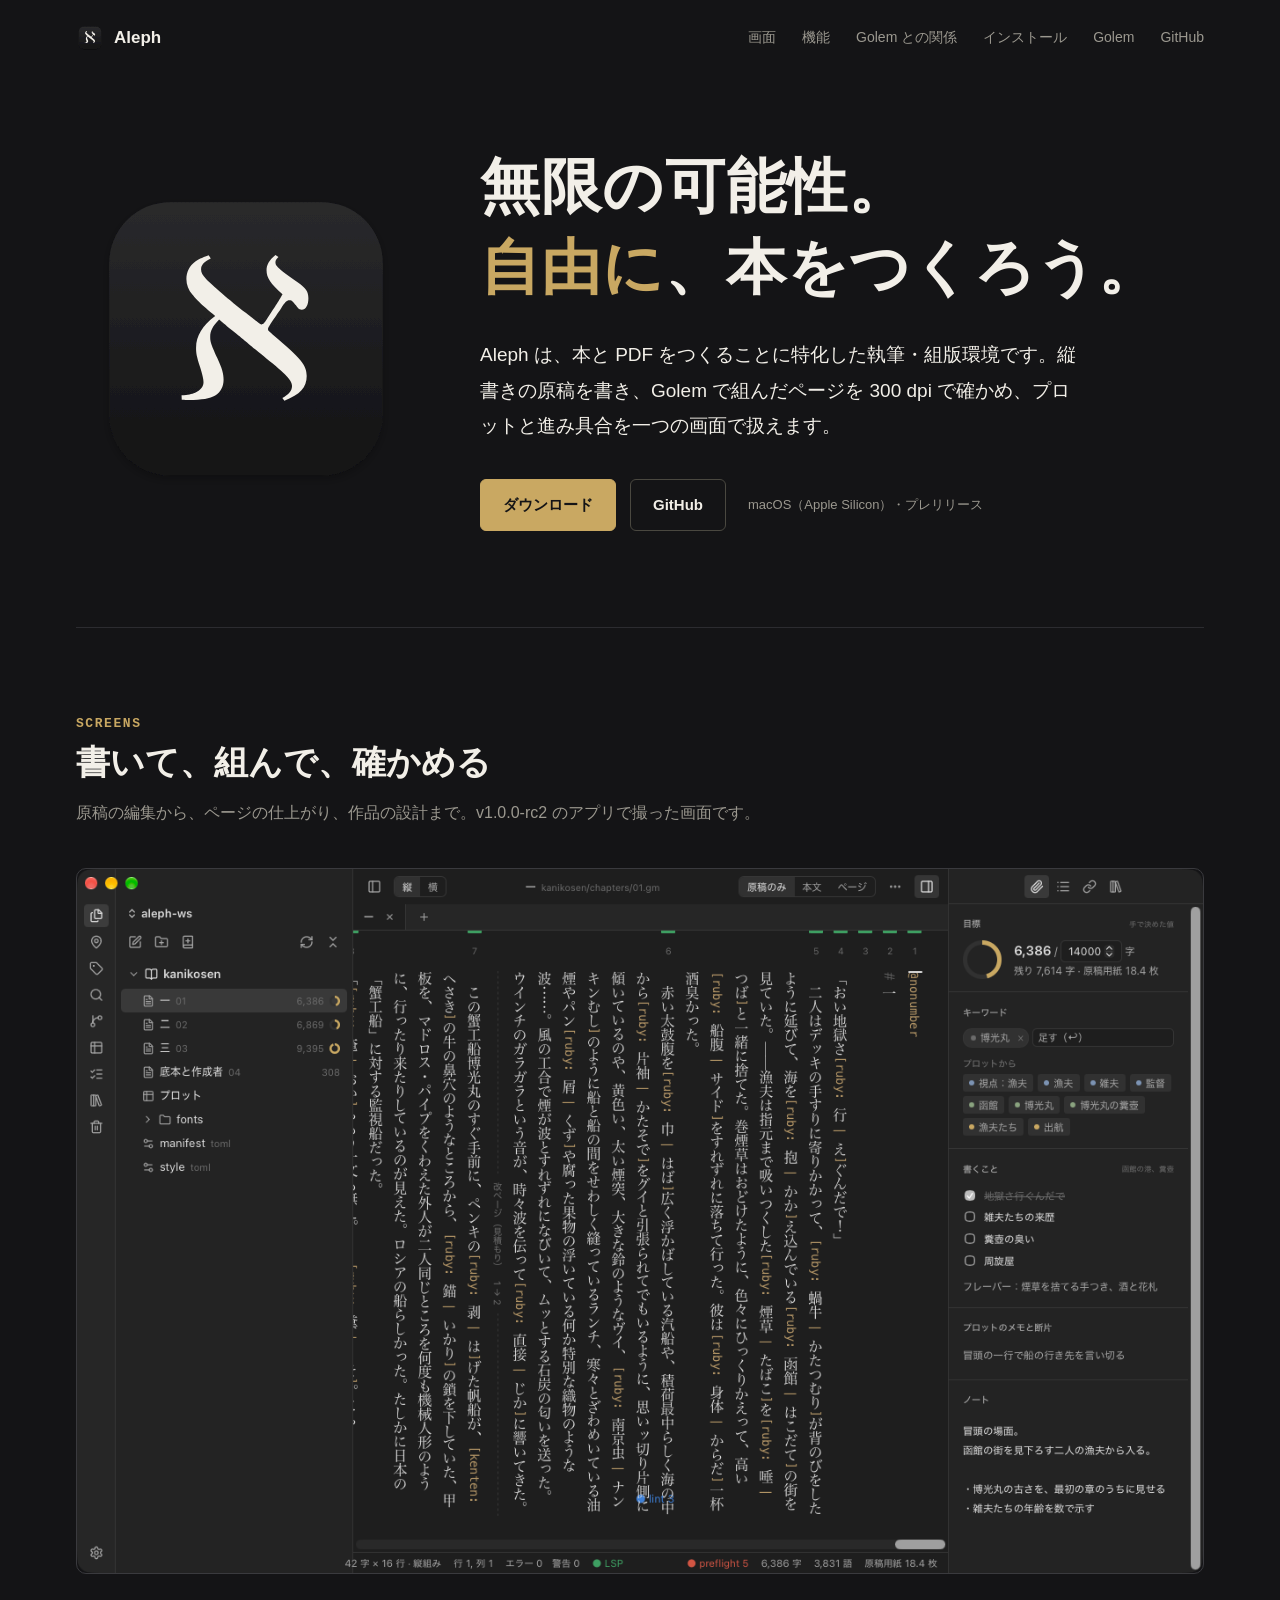
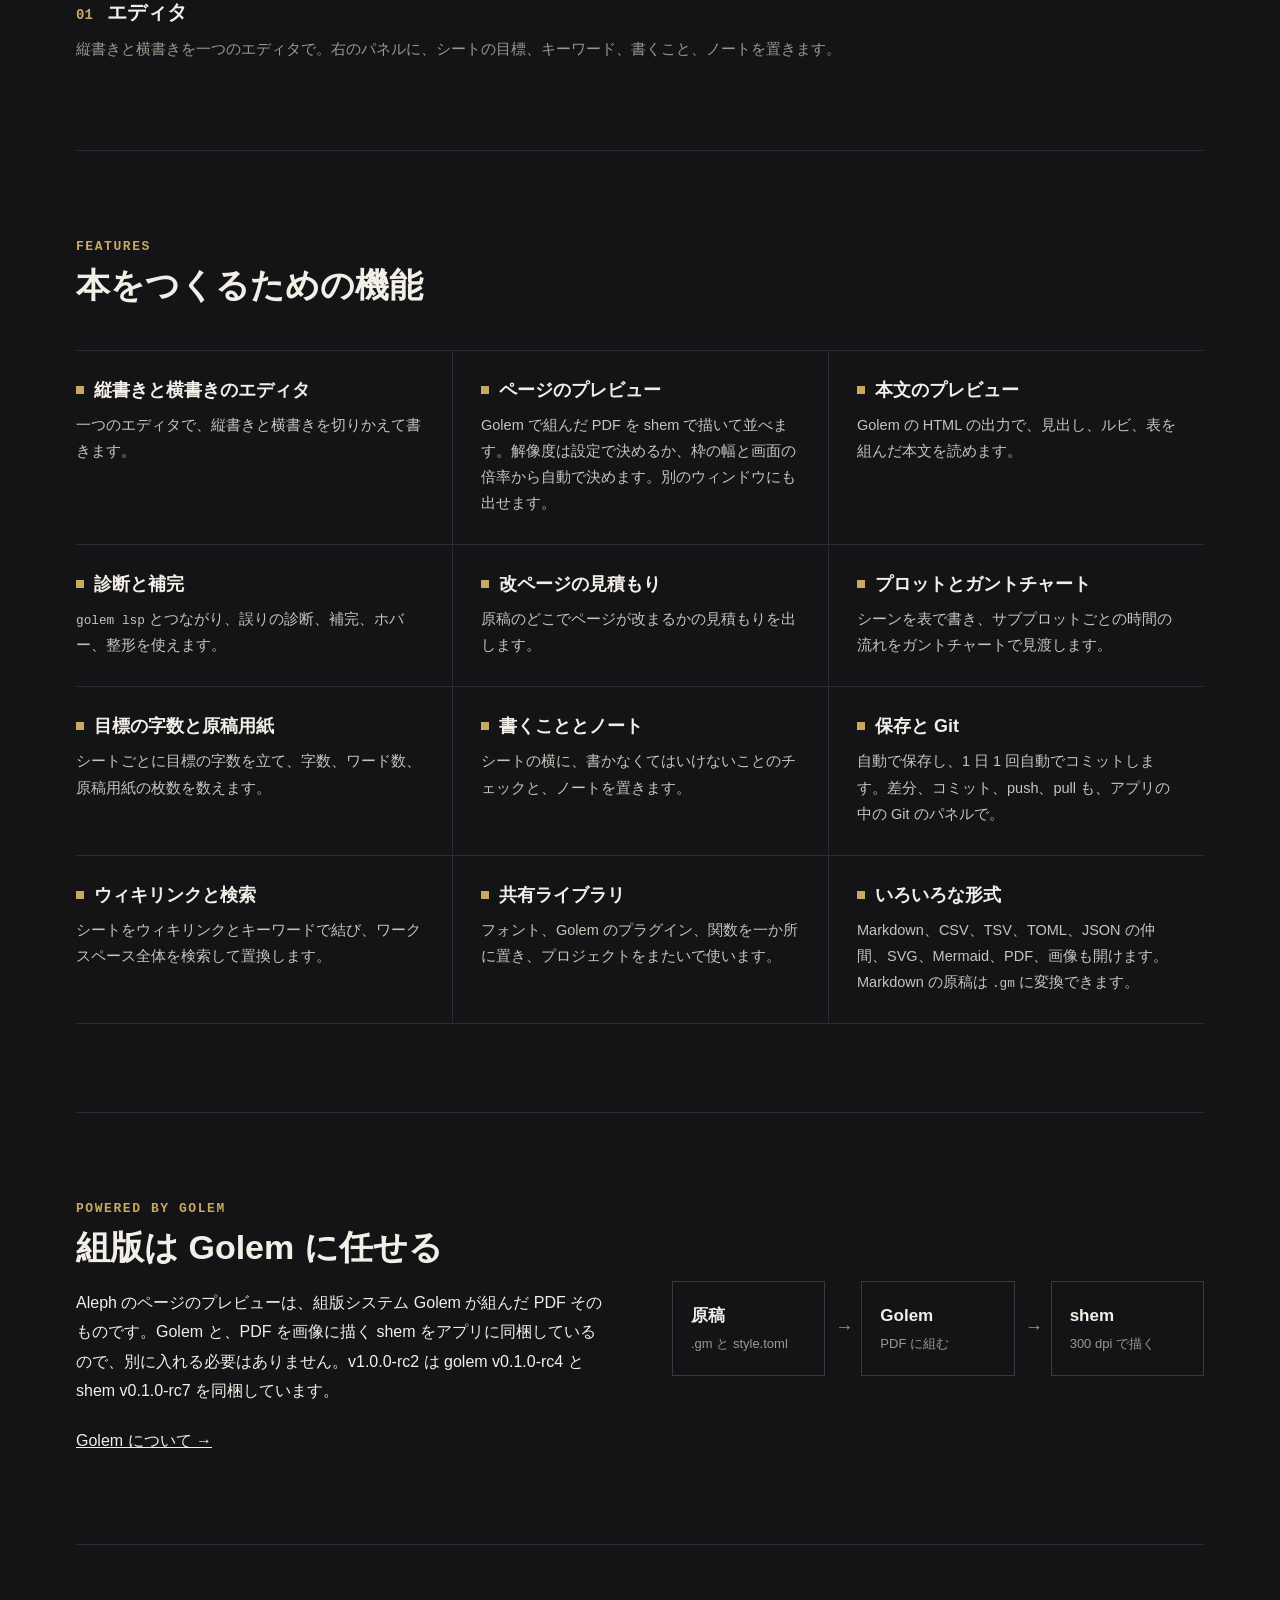
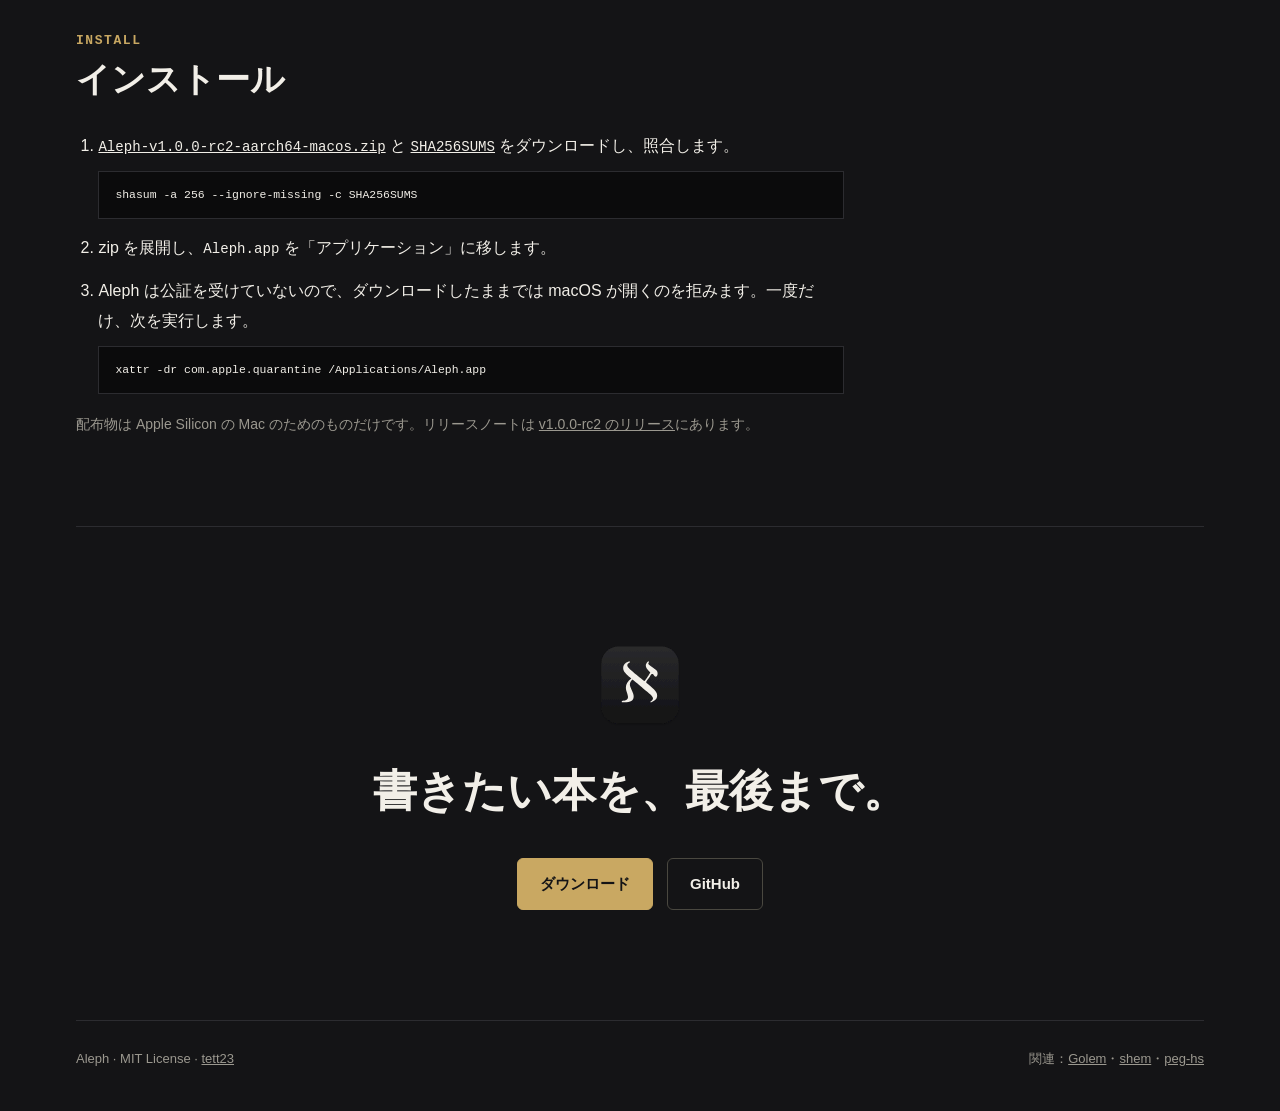
==== site/aleph/index.html @ 041b645e "Add the Aleph page aleph/ introduces Aleph v1.0.0-rc2 in Japanese, with a carousel of four screensho" ====
<!doctype html>
<html lang="ja">
<head>
<meta charset="utf-8">
<meta name="viewport" content="width=device-width, initial-scale=1">
<title>Aleph — 無限の可能性。自由に、本をつくろう。</title>
<meta name="description" content="Aleph は、本と PDF をつくることに特化した執筆・組版環境です。">
<link rel="icon" href="icon.svg" type="image/svg+xml">
<link rel="stylesheet" href="../base.css">
<link rel="stylesheet" href="style.css">
<script type="module" src="main.js"></script>
</head>
<body>
<div class="wrap">
  <nav aria-label="ページの中">
    <a class="brand" href="./"><img src="icon.svg" alt="" width="28" height="28">Aleph</a>
    <span class="links">
      <a href="#screens">画面</a>
      <a href="#features">機能</a>
      <a href="#golem">Golem との関係</a>
      <a href="#install">インストール</a>
      <a href="../golem/">Golem</a>
      <a href="https://github.com/tett23/aleph">GitHub</a>
    </span>
  </nav>

  <main>
  <section id="hero" class="hero" aria-labelledby="hero-h">
    <img class="icon" src="icon.svg" alt="Aleph のアイコン。黒に近い角丸の四角に、白い明朝の ℵ" width="340" height="340">
    <div>
      <h1 id="hero-h">無限の可能性。<br><em>自由に</em>、本をつくろう。</h1>
      <p class="lead">Aleph は、本と PDF をつくることに特化した執筆・組版環境です。縦書きの原稿を書き、Golem で組んだページを 300 dpi で確かめ、プロットと進み具合を一つの画面で扱えます。</p>
      <div class="cta">
        <a class="btn primary" href="https://github.com/tett23/aleph/releases/tag/v1.0.0-rc2">ダウンロード</a>
        <a class="btn" href="https://github.com/tett23/aleph">GitHub</a>
        <span class="req">macOS（Apple Silicon）・プレリリース</span>
      </div>
    </div>
  </section>

  <section id="screens" aria-labelledby="screens-h">
    <h2 id="screens-h"><small lang="en">SCREENS</small>書いて、組んで、確かめる</h2>
    <p class="sub">原稿の編集から、ページの仕上がり、作品の設計まで。v1.0.0-rc2 のアプリで撮った画面です。</p>
    <div class="carousel" data-carousel aria-roledescription="carousel" aria-labelledby="screens-h">
      <div class="track" data-track>
        <div class="slide" data-slide id="slide-editor" role="tabpanel" aria-roledescription="slide" aria-labelledby="tab-editor">
          <img src="screenshots/editor.png" alt="エディタの画面。縦書きの『蟹工船』の原稿と、右のパネルの目標、キーワード、書くこと、ノート" width="1280" height="800" loading="lazy">
          <div class="cap"><h3><span>01</span>エディタ</h3><p>縦書きと横書きを一つのエディタで。右のパネルに、シートの目標、キーワード、書くこと、ノートを置きます。</p></div>
        </div>
        <div class="slide" data-slide id="slide-preview" role="tabpanel" aria-roledescription="slide" aria-labelledby="tab-preview">
          <img src="screenshots/preview.png" alt="ページのプレビューの画面。横書きのエディタの右に、300 dpi で描いた縦組みのページ" width="1280" height="800" loading="lazy">
          <div class="cap"><h3><span>02</span>ページのプレビュー</h3><p>横書きのエディタの右に、Golem で組んだページを 300 dpi で描いて並べます。</p></div>
        </div>
        <div class="slide" data-slide id="slide-plot" role="tabpanel" aria-roledescription="slide" aria-labelledby="tab-plot">
          <img src="screenshots/plot.png" alt="プロットの画面。シーンの表と、サブプロットごとのガントチャート" width="1280" height="800" loading="lazy">
          <div class="cap"><h3><span>03</span>プロット</h3><p>シーンを表で書き、サブプロットごとの時間の流れをガントチャートで見渡します。</p></div>
        </div>
        <div class="slide" data-slide id="slide-settings" role="tabpanel" aria-roledescription="slide" aria-labelledby="tab-settings">
          <img src="screenshots/settings.png" alt="設定の画面。左に一般、ワークスペース、エディタ、保存と Git、数え方、Golem と shem などの項目、右にプレビューの「ページの解像度」を 300 dpi にしたところ" width="1280" height="800" loading="lazy">
          <div class="cap"><h3><span>04</span>設定</h3><p>外観、保存と Git、原稿用紙の換算、同梱の Golem と shem などを、一つの画面で設定します。ページの解像度は 300 dpi にしています。</p></div>
        </div>
      </div>
      <div class="cnav">
        <button type="button" data-prev aria-label="前の画面" aria-controls="slide-editor slide-preview slide-plot slide-settings">←</button>
        <span data-counter aria-hidden="true">1 / 4</span>
        <button type="button" data-next aria-label="次の画面" aria-controls="slide-editor slide-preview slide-plot slide-settings">→</button>
      </div>
      <div class="tabs" role="tablist" aria-label="画面">
        <button type="button" role="tab" id="tab-editor" aria-controls="slide-editor"><img data-thumb src="screenshots/editor.png" alt="" width="1280" height="800" loading="lazy">エディタ</button>
        <button type="button" role="tab" id="tab-preview" aria-controls="slide-preview"><img data-thumb src="screenshots/preview.png" alt="" width="1280" height="800" loading="lazy">ページのプレビュー</button>
        <button type="button" role="tab" id="tab-plot" aria-controls="slide-plot"><img data-thumb src="screenshots/plot.png" alt="" width="1280" height="800" loading="lazy">プロット</button>
        <button type="button" role="tab" id="tab-settings" aria-controls="slide-settings"><img data-thumb src="screenshots/settings.png" alt="" width="1280" height="800" loading="lazy">設定</button>
      </div>
    </div>
  </section>

  <section id="features" aria-labelledby="features-h">
    <h2 id="features-h"><small lang="en">FEATURES</small>本をつくるための機能</h2>
    <ul class="feat">
      <li><h3>縦書きと横書きのエディタ</h3><p>一つのエディタで、縦書きと横書きを切りかえて書きます。</p></li>
      <li><h3>ページのプレビュー</h3><p>Golem で組んだ PDF を shem で描いて並べます。解像度は設定で決めるか、枠の幅と画面の倍率から自動で決めます。別のウィンドウにも出せます。</p></li>
      <li><h3>本文のプレビュー</h3><p>Golem の HTML の出力で、見出し、ルビ、表を組んだ本文を読めます。</p></li>
      <li><h3>診断と補完</h3><p><code>golem lsp</code> とつながり、誤りの診断、補完、ホバー、整形を使えます。</p></li>
      <li><h3>改ページの見積もり</h3><p>原稿のどこでページが改まるかの見積もりを出します。</p></li>
      <li><h3>プロットとガントチャート</h3><p>シーンを表で書き、サブプロットごとの時間の流れをガントチャートで見渡します。</p></li>
      <li><h3>目標の字数と原稿用紙</h3><p>シートごとに目標の字数を立て、字数、ワード数、原稿用紙の枚数を数えます。</p></li>
      <li><h3>書くこととノート</h3><p>シートの横に、書かなくてはいけないことのチェックと、ノートを置きます。</p></li>
      <li><h3>保存と Git</h3><p>自動で保存し、1 日 1 回自動でコミットします。差分、コミット、push、pull も、アプリの中の Git のパネルで。</p></li>
      <li><h3>ウィキリンクと検索</h3><p>シートをウィキリンクとキーワードで結び、ワークスペース全体を検索して置換します。</p></li>
      <li><h3>共有ライブラリ</h3><p>フォント、Golem のプラグイン、関数を一か所に置き、プロジェクトをまたいで使います。</p></li>
      <li><h3>いろいろな形式</h3><p>Markdown、CSV、TSV、TOML、JSON の仲間、SVG、Mermaid、PDF、画像も開けます。Markdown の原稿は <code>.gm</code> に変換できます。</p></li>
    </ul>
  </section>

  <section id="golem" class="golem" aria-labelledby="golem-h">
    <div>
      <h2 id="golem-h"><small lang="en">POWERED BY GOLEM</small>組版は Golem に任せる</h2>
      <p>Aleph のページのプレビューは、組版システム Golem が組んだ PDF そのものです。Golem と、PDF を画像に描く shem をアプリに同梱しているので、別に入れる必要はありません。v1.0.0-rc2 は golem v0.1.0-rc4 と shem v0.1.0-rc7 を同梱しています。</p>
      <a class="more" href="../golem/">Golem について →</a>
    </div>
    <ol class="pipe" aria-label="ページのプレビューの流れ">
      <li><b>原稿</b><span>.gm と style.toml</span></li>
      <li><b>Golem</b><span>PDF に組む</span></li>
      <li><b>shem</b><span>300 dpi で描く</span></li>
    </ol>
  </section>

  <section id="install" aria-labelledby="install-h">
    <h2 id="install-h"><small lang="en">INSTALL</small>インストール</h2>
    <ol class="steps">
      <li><a href="https://github.com/tett23/aleph/releases/download/v1.0.0-rc2/Aleph-v1.0.0-rc2-aarch64-macos.zip"><code>Aleph-v1.0.0-rc2-aarch64-macos.zip</code></a> と <a href="https://github.com/tett23/aleph/releases/download/v1.0.0-rc2/SHA256SUMS"><code>SHA256SUMS</code></a> をダウンロードし、照合します。
<pre><code>shasum -a 256 --ignore-missing -c SHA256SUMS</code></pre></li>
      <li>zip を展開し、<code>Aleph.app</code> を「アプリケーション」に移します。</li>
      <li>Aleph は公証を受けていないので、ダウンロードしたままでは macOS が開くのを拒みます。一度だけ、次を実行します。
<pre><code>xattr -dr com.apple.quarantine /Applications/Aleph.app</code></pre></li>
    </ol>
    <p class="note">配布物は Apple Silicon の Mac のためのものだけです。リリースノートは <a href="https://github.com/tett23/aleph/releases/tag/v1.0.0-rc2">v1.0.0-rc2 のリリース</a>にあります。</p>
  </section>

  <section class="closing" aria-labelledby="closing-h">
    <img src="icon.svg" alt="" width="96" height="96">
    <h2 id="closing-h">書きたい本を、最後まで。</h2>
    <div class="cta">
      <a class="btn primary" href="https://github.com/tett23/aleph/releases/tag/v1.0.0-rc2">ダウンロード</a>
      <a class="btn" href="https://github.com/tett23/aleph">GitHub</a>
    </div>
  </section>
  </main>

  <footer><span>Aleph · MIT License · <a href="https://github.com/tett23">tett23</a></span><span>関連：<a href="../golem/">Golem</a>・<a href="https://github.com/tett23/shem">shem</a>・<a href="../peg-hs/">peg-hs</a></span></footer>
</div>
</body>
</html>
---- site/base.css ----
/* Rules shared by every page (ADR 0002): a reset, focus, visually-hidden, motion. */
*,
*::before,
*::after {
  box-sizing: border-box;
}

html {
  -webkit-text-size-adjust: 100%;
  text-size-adjust: 100%;
}

body,
h1,
h2,
h3,
h4,
p,
figure,
blockquote,
dl,
dd,
ol,
ul,
pre {
  margin: 0;
}

ol,
ul {
  padding: 0;
}

img,
svg,
canvas {
  display: block;
  max-width: 100%;
}

button,
input,
select,
textarea {
  font: inherit;
  color: inherit;
}

:focus-visible {
  outline: 3px solid currentColor;
  outline-offset: 2px;
}

.visually-hidden {
  position: absolute !important;
  width: 1px;
  height: 1px;
  padding: 0;
  margin: -1px;
  overflow: hidden;
  clip: rect(0 0 0 0);
  white-space: nowrap;
  border: 0;
}

@media (prefers-reduced-motion: reduce) {
  *,
  *::before,
  *::after {
    animation-duration: 0.01ms !important;
    animation-iteration-count: 1 !important;
    transition-duration: 0.01ms !important;
    scroll-behavior: auto !important;
  }
}
---- site/aleph/style.css ----
/* The Aleph page (ADR 0002): the black and the white of the icon, and the yellow of the app. */
:root {
  --bg: #141416;
  --ink: #f2efe8;
  --muted: #9b988f;
  --line: #2c2c30;
  --yellow: #c9a862;
  --mincho: "Hiragino Mincho ProN", "Yu Mincho", serif;
  --sans: -apple-system, BlinkMacSystemFont, "Hiragino Sans", "Helvetica Neue", sans-serif;
  --mono: ui-monospace, "SF Mono", Menlo, monospace;
}

body {
  background: var(--bg);
  color: var(--ink);
  font: 16px/1.85 var(--sans);
}

a {
  color: inherit;
}

code {
  font: .88em var(--mono);
}

.wrap {
  max-width: 1240px;
  margin: 0 auto;
  padding: 0 56px;
}

nav {
  display: flex;
  flex-wrap: wrap;
  justify-content: space-between;
  align-items: center;
  gap: 8px 28px;
  padding: 22px 0;
  font-size: 14px;
}

nav .brand {
  display: flex;
  align-items: center;
  gap: 10px;
  font-weight: 600;
  font-size: 17px;
  text-decoration: none;
}

nav .brand img {
  width: 28px;
  height: 28px;
}

nav .links {
  display: flex;
  flex-wrap: wrap;
  gap: 4px 26px;
}

nav .links a {
  color: var(--muted);
  text-decoration: none;
}

nav .links a:hover {
  color: var(--ink);
}

section {
  padding: 88px 0;
  border-top: 1px solid var(--line);
}

h2 {
  font-size: 34px;
  line-height: 1.4;
  font-weight: 700;
}

h2 small {
  display: block;
  font: 600 13px var(--mono);
  color: var(--yellow);
  letter-spacing: .12em;
  margin-bottom: 8px;
}

.sub {
  margin-top: 12px;
  color: var(--muted);
  max-width: 46em;
}

.note {
  margin-top: 18px;
  font-size: 14px;
  color: var(--muted);
}

.btn {
  display: inline-block;
  padding: 11px 22px;
  border: 1px solid #4a4840;
  border-radius: 6px;
  text-decoration: none;
  font-weight: 600;
}

.btn.primary {
  background: var(--yellow);
  border-color: var(--yellow);
  color: var(--bg);
}

/* Hero. */
.hero {
  border-top: 0;
  display: grid;
  grid-template-columns: 340px 1fr;
  gap: 64px;
  align-items: center;
  padding: 72px 0 96px;
}

.hero .icon {
  width: 340px;
  height: auto;
}

.hero h1 {
  font: 600 60px/1.35 var(--mincho);
  letter-spacing: .02em;
}

.hero h1 em {
  font-style: normal;
  color: var(--yellow);
}

.hero .lead {
  margin-top: 28px;
  font-size: 19px;
  max-width: 32em;
}

.cta {
  margin-top: 36px;
  display: flex;
  flex-wrap: wrap;
  gap: 14px;
  align-items: center;
  font-size: 15px;
}

.cta .req {
  margin-left: 8px;
  font-size: 13px;
  color: var(--muted);
}

/* Carousel. */
.carousel {
  margin-top: 40px;
}

.track {
  display: flex;
  gap: 24px;
  overflow-x: auto;
  scroll-snap-type: x mandatory;
}

.slide {
  flex: 0 0 100%;
  scroll-snap-align: start;
}

.carousel.js .track {
  overflow: hidden;
}

.carousel.js .slide[hidden] {
  display: none;
}

.slide img {
  width: 100%;
  height: auto;
  border: 1px solid #3a3a3e;
  border-radius: 10px;
}

.cap {
  margin-top: 20px;
}

.cap h3 {
  font-size: 20px;
}

.cap h3 span {
  color: var(--yellow);
  font: 600 14px var(--mono);
  margin-right: 14px;
}

.cap p {
  color: var(--muted);
  font-size: 15px;
  margin-top: 4px;
}

.cnav {
  display: none;
  margin-top: 14px;
  align-items: center;
  gap: 14px;
  font: 600 14px var(--mono);
}

.carousel.js .cnav {
  display: flex;
}

.cnav [data-counter] {
  color: var(--yellow);
}

.cnav button {
  width: 40px;
  height: 40px;
  border-radius: 50%;
  border: 1px solid #4a4840;
  background: transparent;
  cursor: pointer;
}

.cnav button:disabled {
  color: #55534d;
  cursor: default;
}

.tabs {
  display: none;
  grid-template-columns: repeat(4, 1fr);
  gap: 18px;
  margin-top: 22px;
}

.carousel.js .tabs {
  display: grid;
}

.tabs button {
  border: 0;
  background: none;
  padding: 0;
  text-align: left;
  font-size: 13px;
  color: var(--muted);
  cursor: pointer;
}

.tabs img {
  width: 100%;
  height: auto;
  border-radius: 6px;
  border: 2px solid transparent;
  opacity: .55;
  margin-bottom: 8px;
}

.tabs button[aria-selected="true"] {
  color: var(--ink);
}

.tabs button[aria-selected="true"] img {
  border-color: var(--yellow);
  opacity: 1;
}

/* Features. */
.feat {
  list-style: none;
  display: grid;
  grid-template-columns: repeat(3, 1fr);
  margin-top: 40px;
  border-top: 1px solid var(--line);
}

.feat li {
  padding: 26px 28px 28px 0;
  border-bottom: 1px solid var(--line);
}

.feat li:not(:nth-child(3n + 1)) {
  padding-left: 28px;
  border-left: 1px solid var(--line);
}

.feat h3 {
  font-size: 18px;
  line-height: 1.5;
  display: flex;
  gap: 10px;
  align-items: baseline;
}

.feat h3::before {
  content: "";
  width: 8px;
  height: 8px;
  background: var(--yellow);
  flex: none;
  transform: translateY(-2px);
}

.feat p {
  margin-top: 8px;
  font-size: 14.5px;
  color: #c7c4bc;
  line-height: 1.8;
}

/* Golem. */
.golem {
  display: grid;
  grid-template-columns: 1fr 1fr;
  gap: 64px;
  align-items: center;
}

.golem p {
  margin-top: 16px;
}

.golem .more {
  display: inline-block;
  margin-top: 20px;
}

.pipe {
  list-style: none;
  display: grid;
  grid-template-columns: repeat(3, 1fr);
  gap: 36px;
  font-size: 14px;
}

.pipe li {
  position: relative;
  border: 1px solid #3a3a3e;
  padding: 18px;
}

.pipe li + li::before {
  content: "→";
  position: absolute;
  left: -27px;
  top: 50%;
  transform: translateY(-50%);
  color: var(--muted);
  font-size: 18px;
}

.pipe b {
  display: block;
  font-size: 17px;
}

.pipe span {
  color: var(--muted);
  font-size: 13px;
}

/* Install. */
.steps {
  margin-top: 28px;
  padding-left: 1.4em;
  max-width: 48em;
}

.steps li + li {
  margin-top: 14px;
}

.steps pre {
  margin-top: 10px;
  background: #0b0b0c;
  border: 1px solid var(--line);
  padding: 12px 16px;
  font: 13px/1.7 var(--mono);
  overflow-x: auto;
}

/* Closing. */
.closing {
  text-align: center;
  padding: 110px 0;
}

.closing img {
  width: 96px;
  height: auto;
  margin: 0 auto 28px;
}

.closing h2 {
  font: 600 44px/1.4 var(--mincho);
}

.closing .cta {
  justify-content: center;
}

footer {
  border-top: 1px solid var(--line);
  padding: 26px 0 40px;
  font-size: 13px;
  color: var(--muted);
  display: flex;
  flex-wrap: wrap;
  gap: 8px;
  justify-content: space-between;
}

@media (max-width: 900px) {
  .wrap {
    padding: 0 20px;
  }

  .hero,
  .golem {
    grid-template-columns: 1fr;
    gap: 36px;
  }

  .hero .icon {
    width: 160px;
  }

  .hero h1 {
    font-size: 38px;
  }

  .feat {
    grid-template-columns: 1fr;
  }

  .feat li:not(:nth-child(3n + 1)) {
    padding-left: 0;
    border-left: 0;
  }

  .tabs {
    grid-template-columns: repeat(2, 1fr);
  }
}

@media (prefers-reduced-motion: no-preference) {
  .track {
    scroll-behavior: smooth;
  }
}
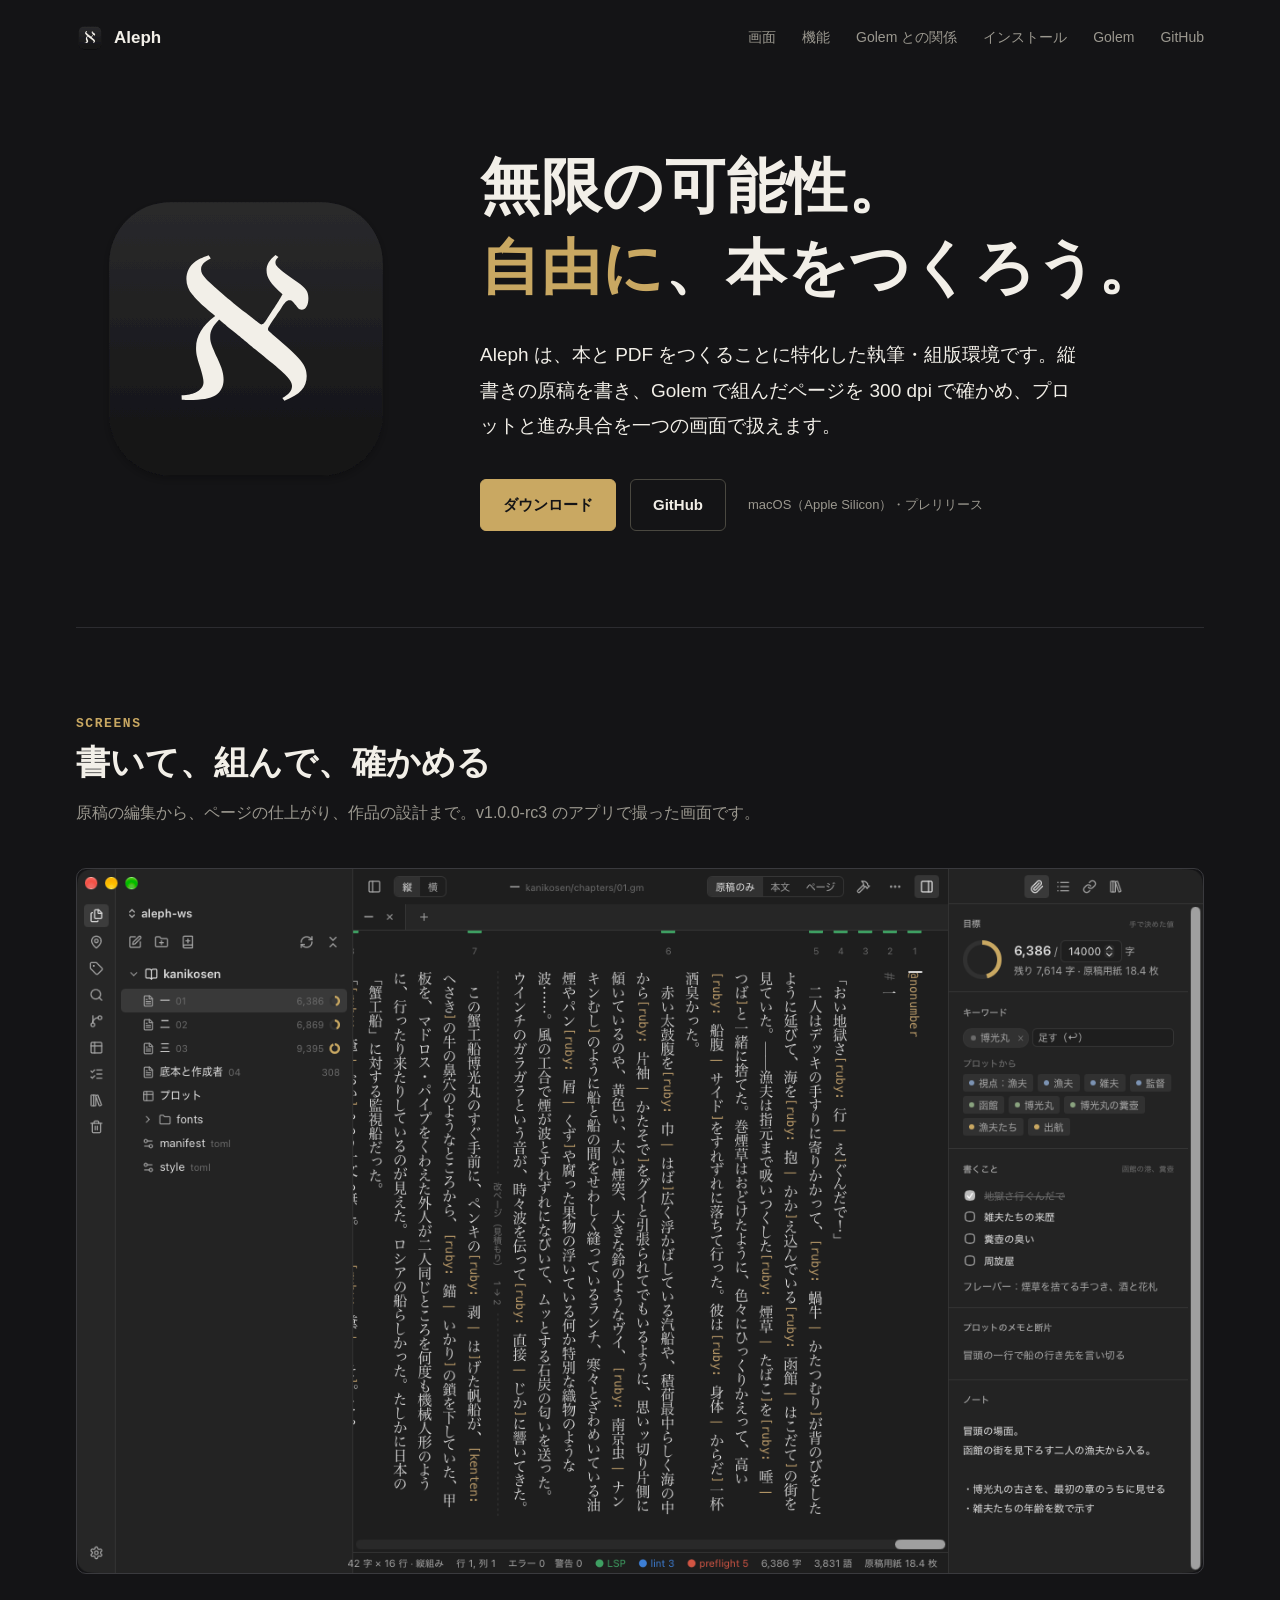
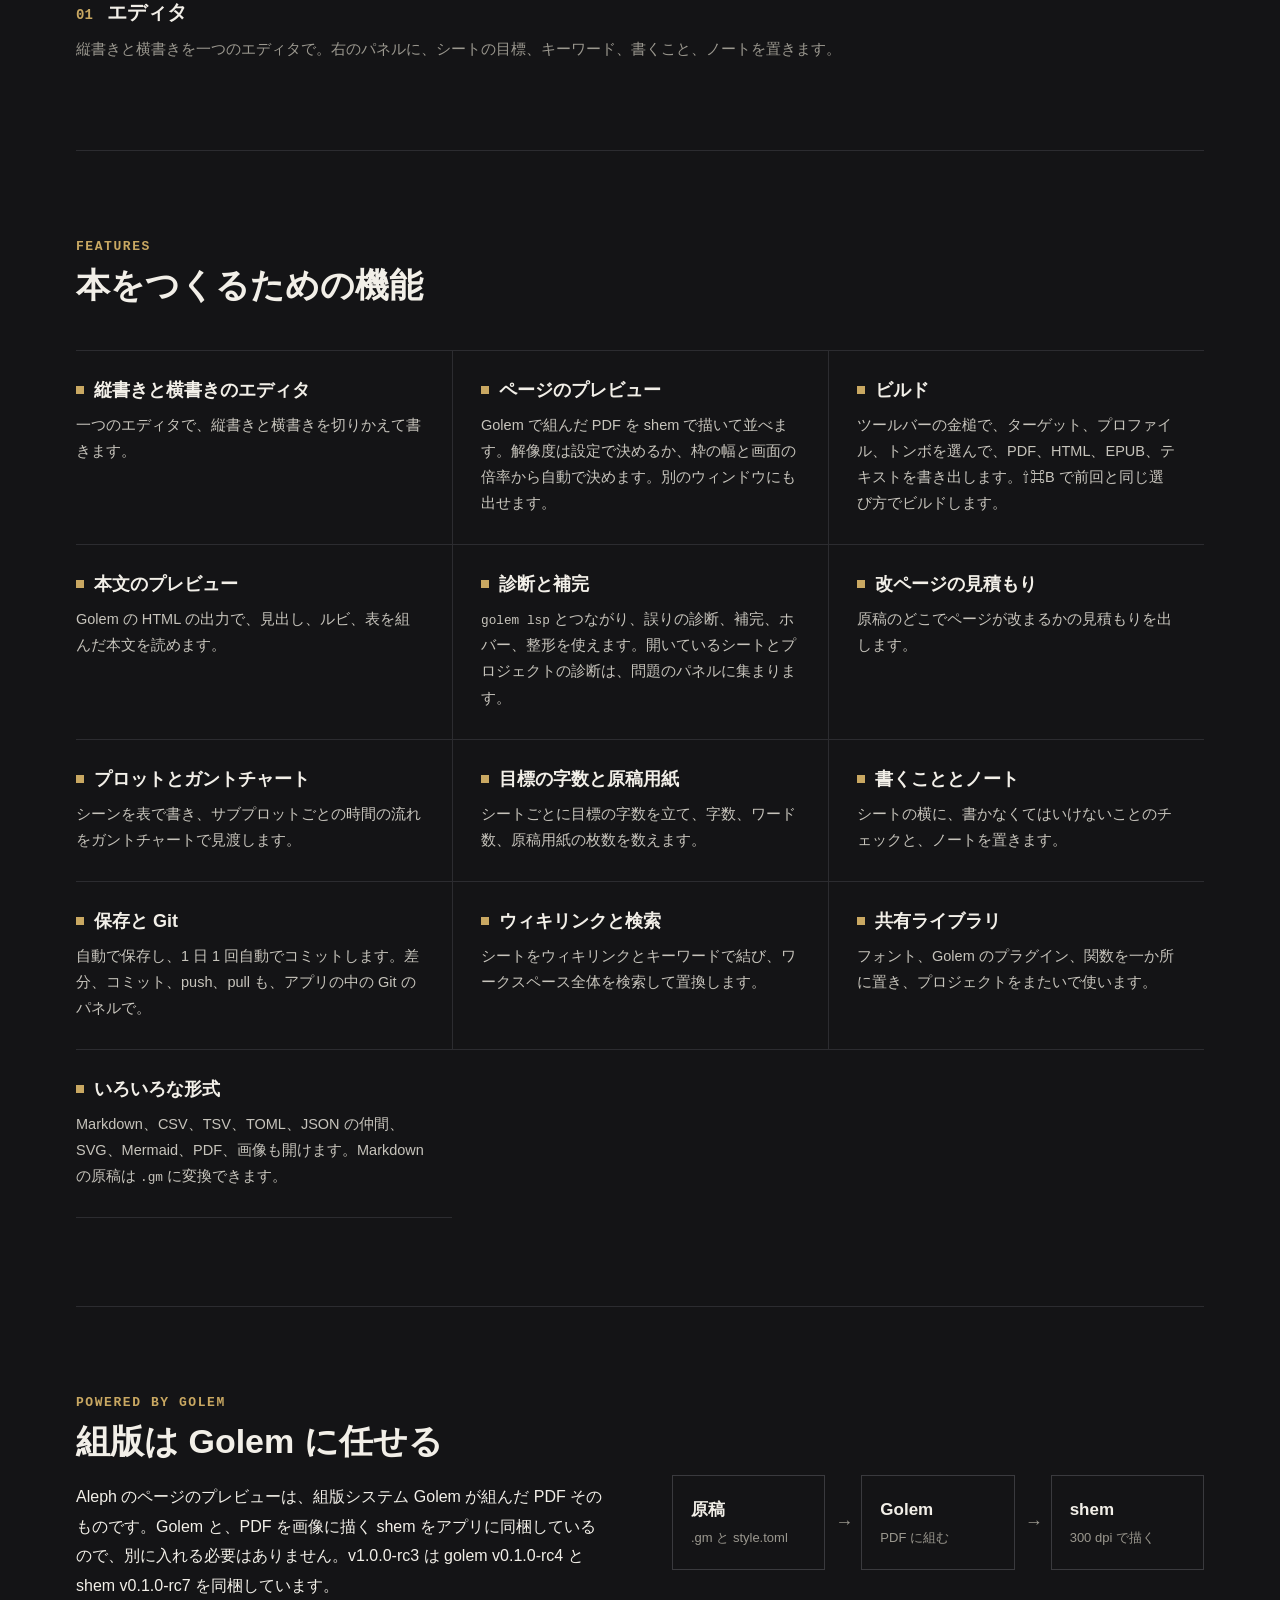
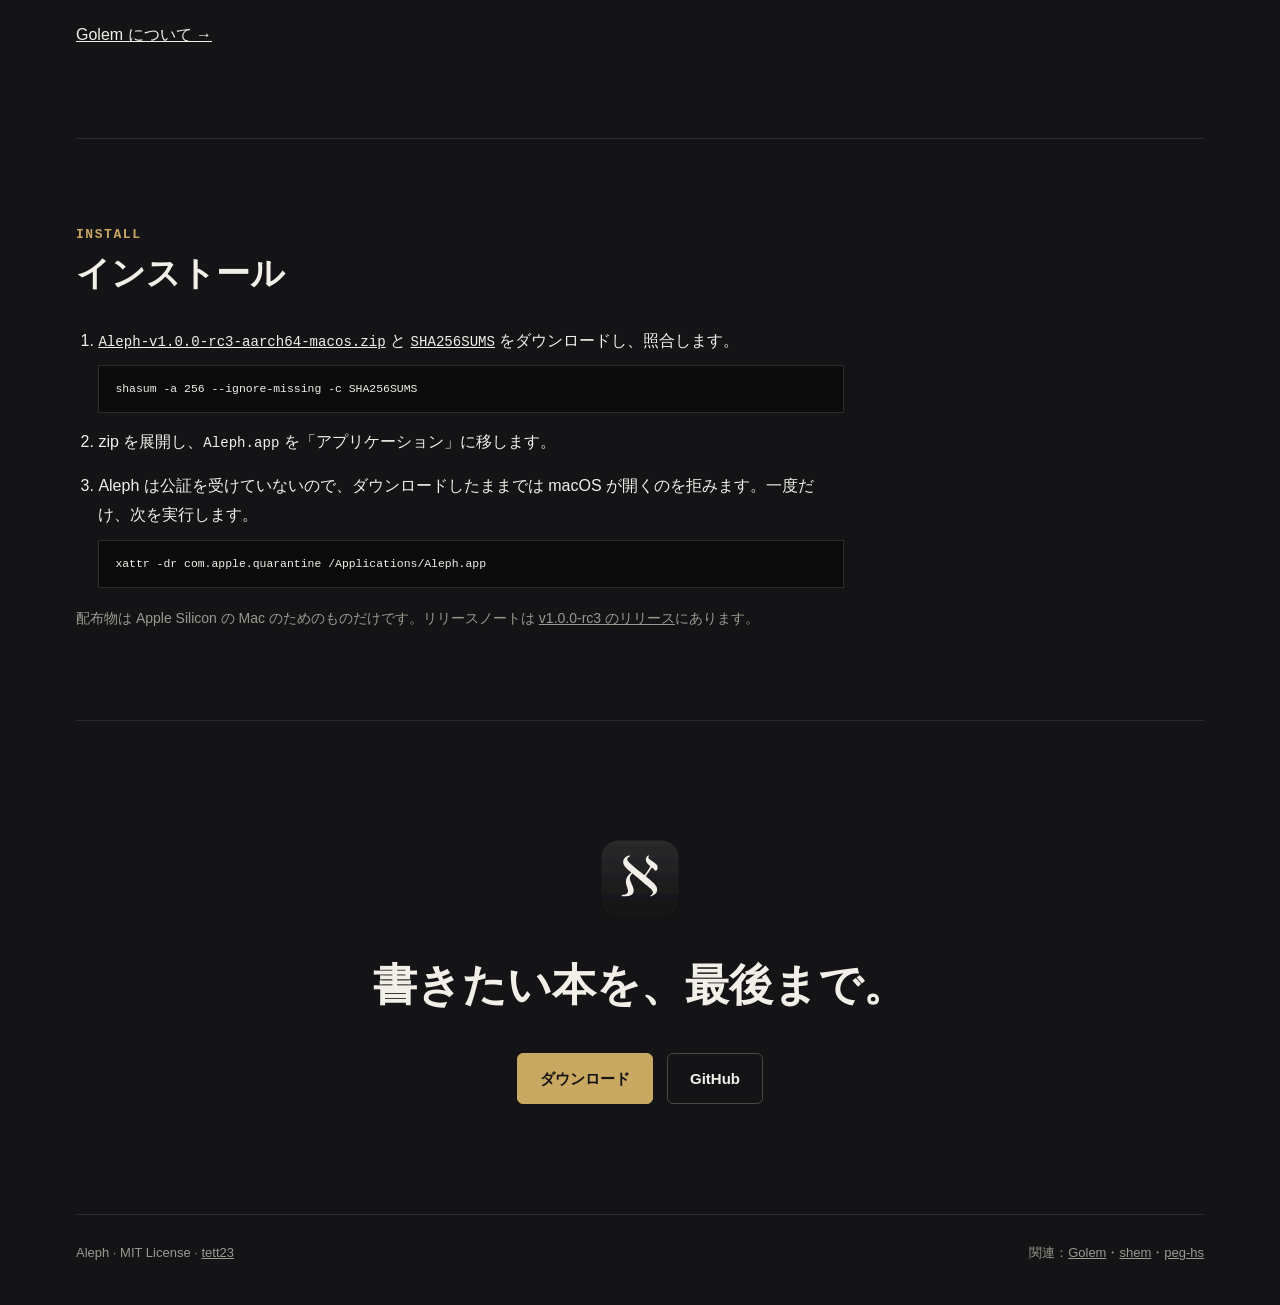
==== commit 6fe61ff5: "Link the Aleph page to v1.0.0-rc3 with new screenshots Retake the four screenshots with Aleph v1.0.0" ====
--- a/site/aleph/index.html
+++ b/site/aleph/index.html
@@ -31,7 +31,7 @@
       <h1 id="hero-h">無限の可能性。<br><em>自由に</em>、本をつくろう。</h1>
       <p class="lead">Aleph は、本と PDF をつくることに特化した執筆・組版環境です。縦書きの原稿を書き、Golem で組んだページを 300 dpi で確かめ、プロットと進み具合を一つの画面で扱えます。</p>
       <div class="cta">
-        <a class="btn primary" href="https://github.com/tett23/aleph/releases/tag/v1.0.0-rc2">ダウンロード</a>
+        <a class="btn primary" href="https://github.com/tett23/aleph/releases/tag/v1.0.0-rc3">ダウンロード</a>
         <a class="btn" href="https://github.com/tett23/aleph">GitHub</a>
         <span class="req">macOS（Apple Silicon）・プレリリース</span>
       </div>
@@ -40,7 +40,7 @@
 
   <section id="screens" aria-labelledby="screens-h">
     <h2 id="screens-h"><small lang="en">SCREENS</small>書いて、組んで、確かめる</h2>
-    <p class="sub">原稿の編集から、ページの仕上がり、作品の設計まで。v1.0.0-rc2 のアプリで撮った画面です。</p>
+    <p class="sub">原稿の編集から、ページの仕上がり、作品の設計まで。v1.0.0-rc3 のアプリで撮った画面です。</p>
     <div class="carousel" data-carousel aria-roledescription="carousel" aria-labelledby="screens-h">
       <div class="track" data-track>
         <div class="slide" data-slide id="slide-editor" role="tabpanel" aria-roledescription="slide" aria-labelledby="tab-editor">
@@ -79,8 +79,9 @@
     <ul class="feat">
       <li><h3>縦書きと横書きのエディタ</h3><p>一つのエディタで、縦書きと横書きを切りかえて書きます。</p></li>
       <li><h3>ページのプレビュー</h3><p>Golem で組んだ PDF を shem で描いて並べます。解像度は設定で決めるか、枠の幅と画面の倍率から自動で決めます。別のウィンドウにも出せます。</p></li>
+      <li><h3>ビルド</h3><p>ツールバーの金槌で、ターゲット、プロファイル、トンボを選んで、PDF、HTML、EPUB、テキストを書き出します。⇧⌘B で前回と同じ選び方でビルドします。</p></li>
       <li><h3>本文のプレビュー</h3><p>Golem の HTML の出力で、見出し、ルビ、表を組んだ本文を読めます。</p></li>
-      <li><h3>診断と補完</h3><p><code>golem lsp</code> とつながり、誤りの診断、補完、ホバー、整形を使えます。</p></li>
+      <li><h3>診断と補完</h3><p><code>golem lsp</code> とつながり、誤りの診断、補完、ホバー、整形を使えます。開いているシートとプロジェクトの診断は、問題のパネルに集まります。</p></li>
       <li><h3>改ページの見積もり</h3><p>原稿のどこでページが改まるかの見積もりを出します。</p></li>
       <li><h3>プロットとガントチャート</h3><p>シーンを表で書き、サブプロットごとの時間の流れをガントチャートで見渡します。</p></li>
       <li><h3>目標の字数と原稿用紙</h3><p>シートごとに目標の字数を立て、字数、ワード数、原稿用紙の枚数を数えます。</p></li>
@@ -95,7 +96,7 @@
   <section id="golem" class="golem" aria-labelledby="golem-h">
     <div>
       <h2 id="golem-h"><small lang="en">POWERED BY GOLEM</small>組版は Golem に任せる</h2>
-      <p>Aleph のページのプレビューは、組版システム Golem が組んだ PDF そのものです。Golem と、PDF を画像に描く shem をアプリに同梱しているので、別に入れる必要はありません。v1.0.0-rc2 は golem v0.1.0-rc4 と shem v0.1.0-rc7 を同梱しています。</p>
+      <p>Aleph のページのプレビューは、組版システム Golem が組んだ PDF そのものです。Golem と、PDF を画像に描く shem をアプリに同梱しているので、別に入れる必要はありません。v1.0.0-rc3 は golem v0.1.0-rc4 と shem v0.1.0-rc7 を同梱しています。</p>
       <a class="more" href="../golem/">Golem について →</a>
     </div>
     <ol class="pipe" aria-label="ページのプレビューの流れ">
@@ -108,20 +109,20 @@
   <section id="install" aria-labelledby="install-h">
     <h2 id="install-h"><small lang="en">INSTALL</small>インストール</h2>
     <ol class="steps">
-      <li><a href="https://github.com/tett23/aleph/releases/download/v1.0.0-rc2/Aleph-v1.0.0-rc2-aarch64-macos.zip"><code>Aleph-v1.0.0-rc2-aarch64-macos.zip</code></a> と <a href="https://github.com/tett23/aleph/releases/download/v1.0.0-rc2/SHA256SUMS"><code>SHA256SUMS</code></a> をダウンロードし、照合します。
+      <li><a href="https://github.com/tett23/aleph/releases/download/v1.0.0-rc3/Aleph-v1.0.0-rc3-aarch64-macos.zip"><code>Aleph-v1.0.0-rc3-aarch64-macos.zip</code></a> と <a href="https://github.com/tett23/aleph/releases/download/v1.0.0-rc3/SHA256SUMS"><code>SHA256SUMS</code></a> をダウンロードし、照合します。
 <pre><code>shasum -a 256 --ignore-missing -c SHA256SUMS</code></pre></li>
       <li>zip を展開し、<code>Aleph.app</code> を「アプリケーション」に移します。</li>
       <li>Aleph は公証を受けていないので、ダウンロードしたままでは macOS が開くのを拒みます。一度だけ、次を実行します。
 <pre><code>xattr -dr com.apple.quarantine /Applications/Aleph.app</code></pre></li>
     </ol>
-    <p class="note">配布物は Apple Silicon の Mac のためのものだけです。リリースノートは <a href="https://github.com/tett23/aleph/releases/tag/v1.0.0-rc2">v1.0.0-rc2 のリリース</a>にあります。</p>
+    <p class="note">配布物は Apple Silicon の Mac のためのものだけです。リリースノートは <a href="https://github.com/tett23/aleph/releases/tag/v1.0.0-rc3">v1.0.0-rc3 のリリース</a>にあります。</p>
   </section>
 
   <section class="closing" aria-labelledby="closing-h">
     <img src="icon.svg" alt="" width="96" height="96">
     <h2 id="closing-h">書きたい本を、最後まで。</h2>
     <div class="cta">
-      <a class="btn primary" href="https://github.com/tett23/aleph/releases/tag/v1.0.0-rc2">ダウンロード</a>
+      <a class="btn primary" href="https://github.com/tett23/aleph/releases/tag/v1.0.0-rc3">ダウンロード</a>
       <a class="btn" href="https://github.com/tett23/aleph">GitHub</a>
     </div>
   </section>
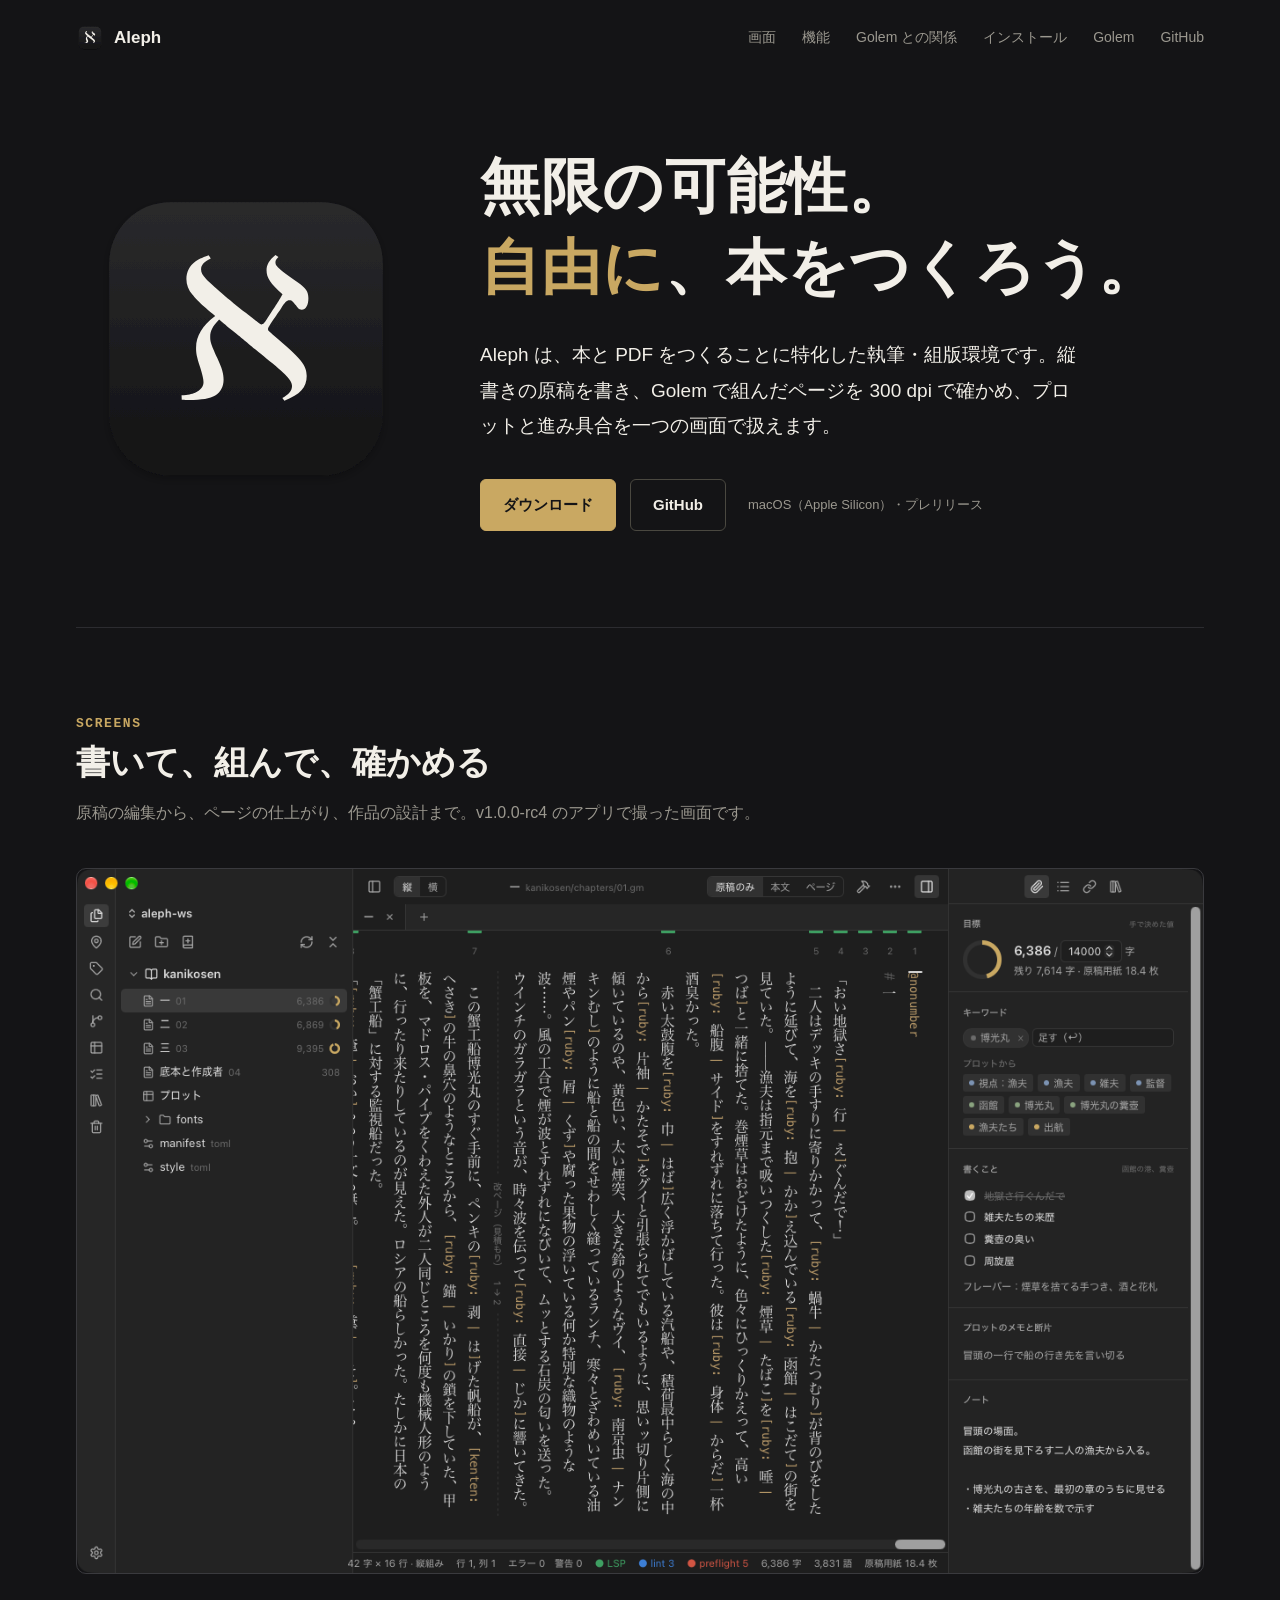
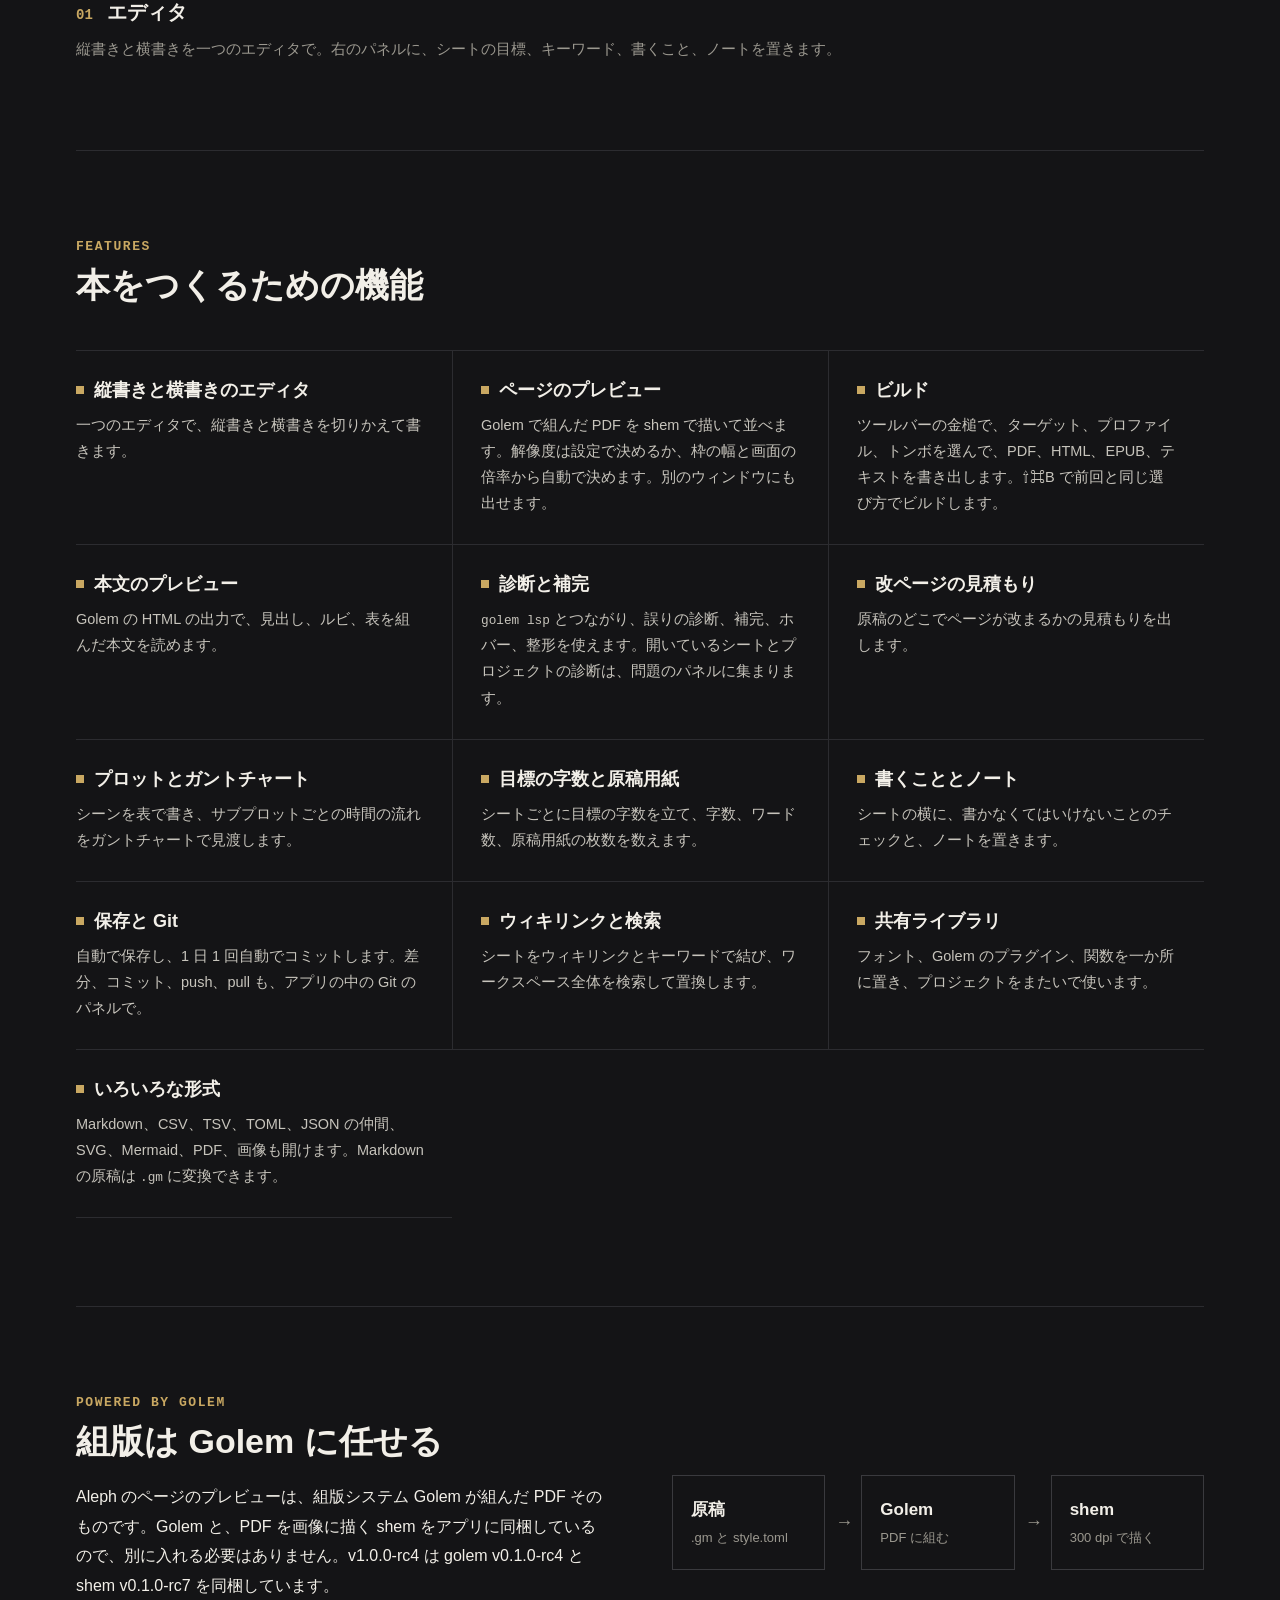
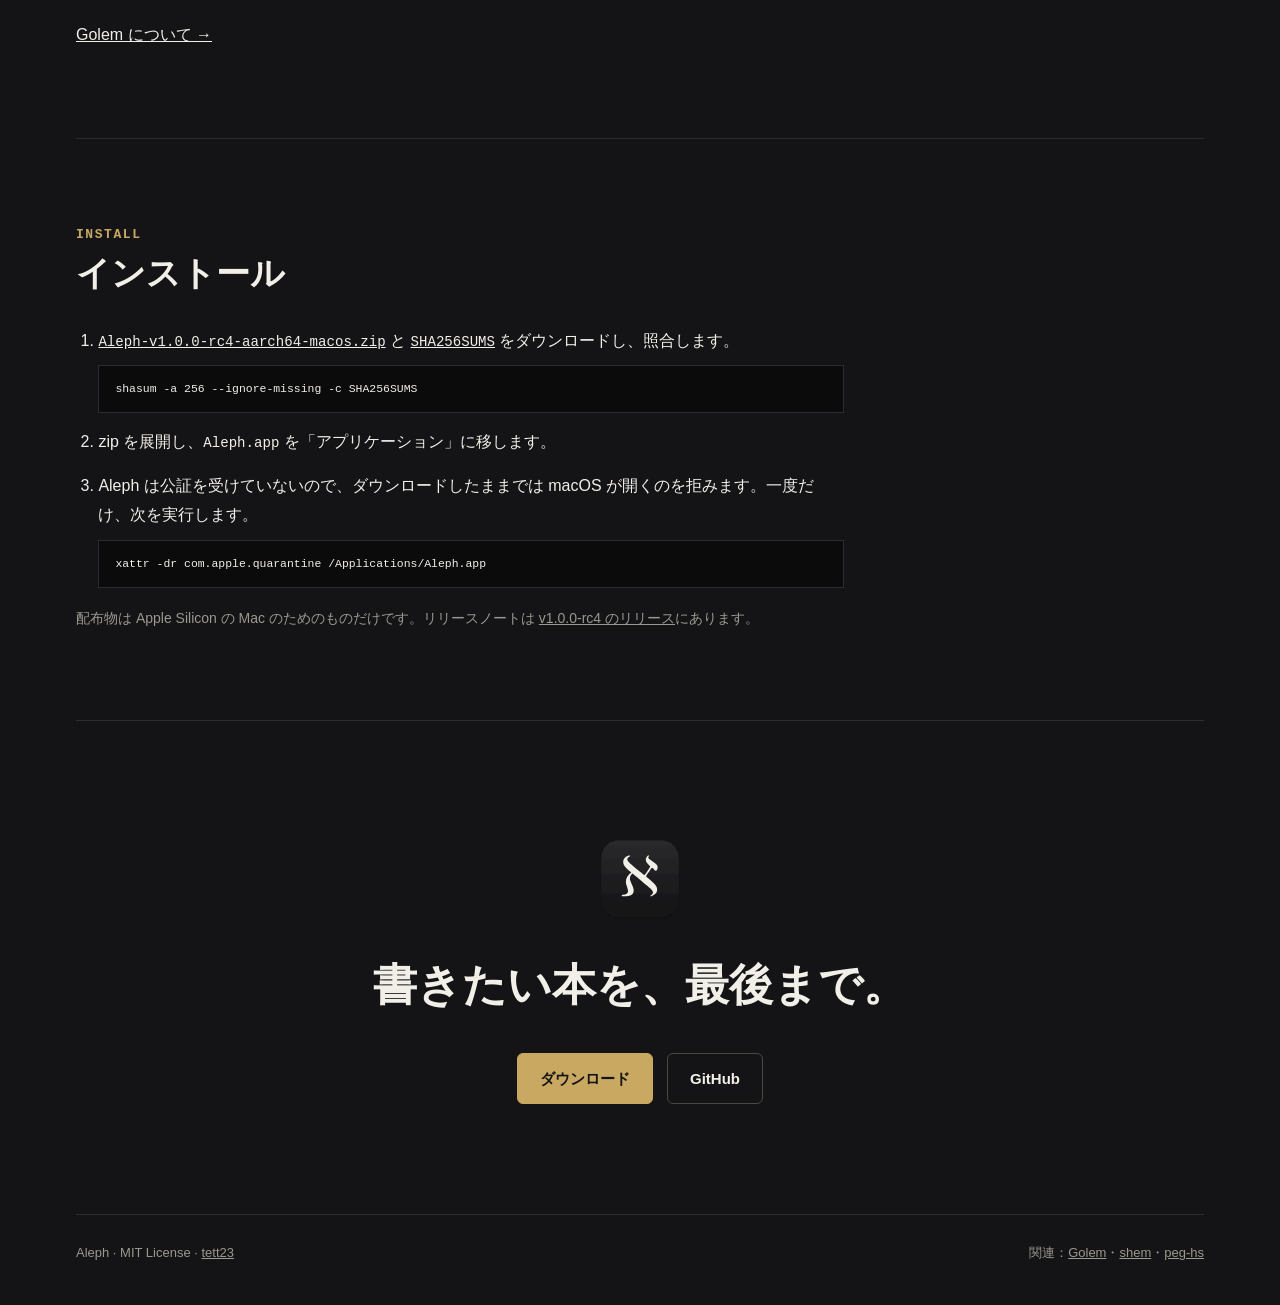
==== commit efac7be9: "Link the Aleph page to v1.0.0-rc4 with new screenshots Retake the four screenshots with Aleph v1.0.0" ====
--- a/site/aleph/index.html
+++ b/site/aleph/index.html
@@ -31,7 +31,7 @@
       <h1 id="hero-h">無限の可能性。<br><em>自由に</em>、本をつくろう。</h1>
       <p class="lead">Aleph は、本と PDF をつくることに特化した執筆・組版環境です。縦書きの原稿を書き、Golem で組んだページを 300 dpi で確かめ、プロットと進み具合を一つの画面で扱えます。</p>
       <div class="cta">
-        <a class="btn primary" href="https://github.com/tett23/aleph/releases/tag/v1.0.0-rc3">ダウンロード</a>
+        <a class="btn primary" href="https://github.com/tett23/aleph/releases/tag/v1.0.0-rc4">ダウンロード</a>
         <a class="btn" href="https://github.com/tett23/aleph">GitHub</a>
         <span class="req">macOS（Apple Silicon）・プレリリース</span>
       </div>
@@ -40,7 +40,7 @@
 
   <section id="screens" aria-labelledby="screens-h">
     <h2 id="screens-h"><small lang="en">SCREENS</small>書いて、組んで、確かめる</h2>
-    <p class="sub">原稿の編集から、ページの仕上がり、作品の設計まで。v1.0.0-rc3 のアプリで撮った画面です。</p>
+    <p class="sub">原稿の編集から、ページの仕上がり、作品の設計まで。v1.0.0-rc4 のアプリで撮った画面です。</p>
     <div class="carousel" data-carousel aria-roledescription="carousel" aria-labelledby="screens-h">
       <div class="track" data-track>
         <div class="slide" data-slide id="slide-editor" role="tabpanel" aria-roledescription="slide" aria-labelledby="tab-editor">
@@ -96,7 +96,7 @@
   <section id="golem" class="golem" aria-labelledby="golem-h">
     <div>
       <h2 id="golem-h"><small lang="en">POWERED BY GOLEM</small>組版は Golem に任せる</h2>
-      <p>Aleph のページのプレビューは、組版システム Golem が組んだ PDF そのものです。Golem と、PDF を画像に描く shem をアプリに同梱しているので、別に入れる必要はありません。v1.0.0-rc3 は golem v0.1.0-rc4 と shem v0.1.0-rc7 を同梱しています。</p>
+      <p>Aleph のページのプレビューは、組版システム Golem が組んだ PDF そのものです。Golem と、PDF を画像に描く shem をアプリに同梱しているので、別に入れる必要はありません。v1.0.0-rc4 は golem v0.1.0-rc4 と shem v0.1.0-rc7 を同梱しています。</p>
       <a class="more" href="../golem/">Golem について →</a>
     </div>
     <ol class="pipe" aria-label="ページのプレビューの流れ">
@@ -109,20 +109,20 @@
   <section id="install" aria-labelledby="install-h">
     <h2 id="install-h"><small lang="en">INSTALL</small>インストール</h2>
     <ol class="steps">
-      <li><a href="https://github.com/tett23/aleph/releases/download/v1.0.0-rc3/Aleph-v1.0.0-rc3-aarch64-macos.zip"><code>Aleph-v1.0.0-rc3-aarch64-macos.zip</code></a> と <a href="https://github.com/tett23/aleph/releases/download/v1.0.0-rc3/SHA256SUMS"><code>SHA256SUMS</code></a> をダウンロードし、照合します。
+      <li><a href="https://github.com/tett23/aleph/releases/download/v1.0.0-rc4/Aleph-v1.0.0-rc4-aarch64-macos.zip"><code>Aleph-v1.0.0-rc4-aarch64-macos.zip</code></a> と <a href="https://github.com/tett23/aleph/releases/download/v1.0.0-rc4/SHA256SUMS"><code>SHA256SUMS</code></a> をダウンロードし、照合します。
 <pre><code>shasum -a 256 --ignore-missing -c SHA256SUMS</code></pre></li>
       <li>zip を展開し、<code>Aleph.app</code> を「アプリケーション」に移します。</li>
       <li>Aleph は公証を受けていないので、ダウンロードしたままでは macOS が開くのを拒みます。一度だけ、次を実行します。
 <pre><code>xattr -dr com.apple.quarantine /Applications/Aleph.app</code></pre></li>
     </ol>
-    <p class="note">配布物は Apple Silicon の Mac のためのものだけです。リリースノートは <a href="https://github.com/tett23/aleph/releases/tag/v1.0.0-rc3">v1.0.0-rc3 のリリース</a>にあります。</p>
+    <p class="note">配布物は Apple Silicon の Mac のためのものだけです。リリースノートは <a href="https://github.com/tett23/aleph/releases/tag/v1.0.0-rc4">v1.0.0-rc4 のリリース</a>にあります。</p>
   </section>
 
   <section class="closing" aria-labelledby="closing-h">
     <img src="icon.svg" alt="" width="96" height="96">
     <h2 id="closing-h">書きたい本を、最後まで。</h2>
     <div class="cta">
-      <a class="btn primary" href="https://github.com/tett23/aleph/releases/tag/v1.0.0-rc3">ダウンロード</a>
+      <a class="btn primary" href="https://github.com/tett23/aleph/releases/tag/v1.0.0-rc4">ダウンロード</a>
       <a class="btn" href="https://github.com/tett23/aleph">GitHub</a>
     </div>
   </section>
